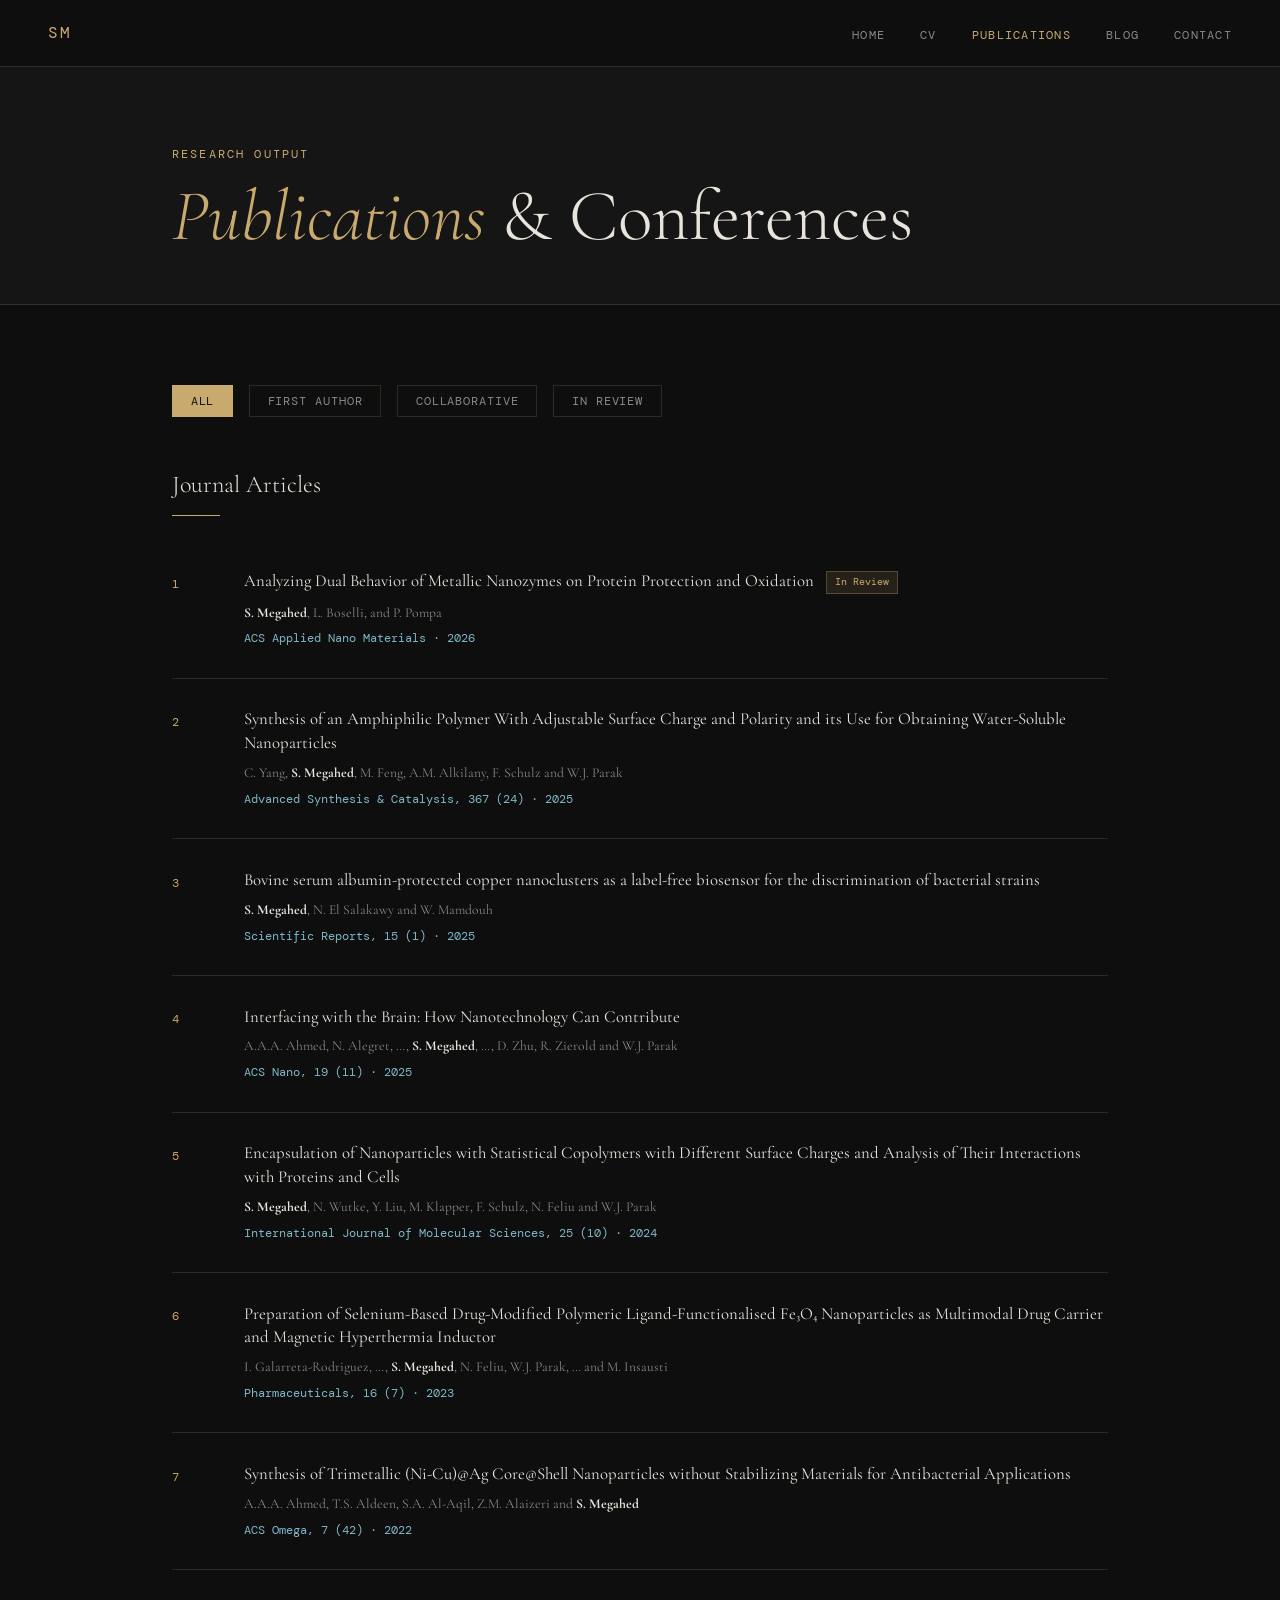
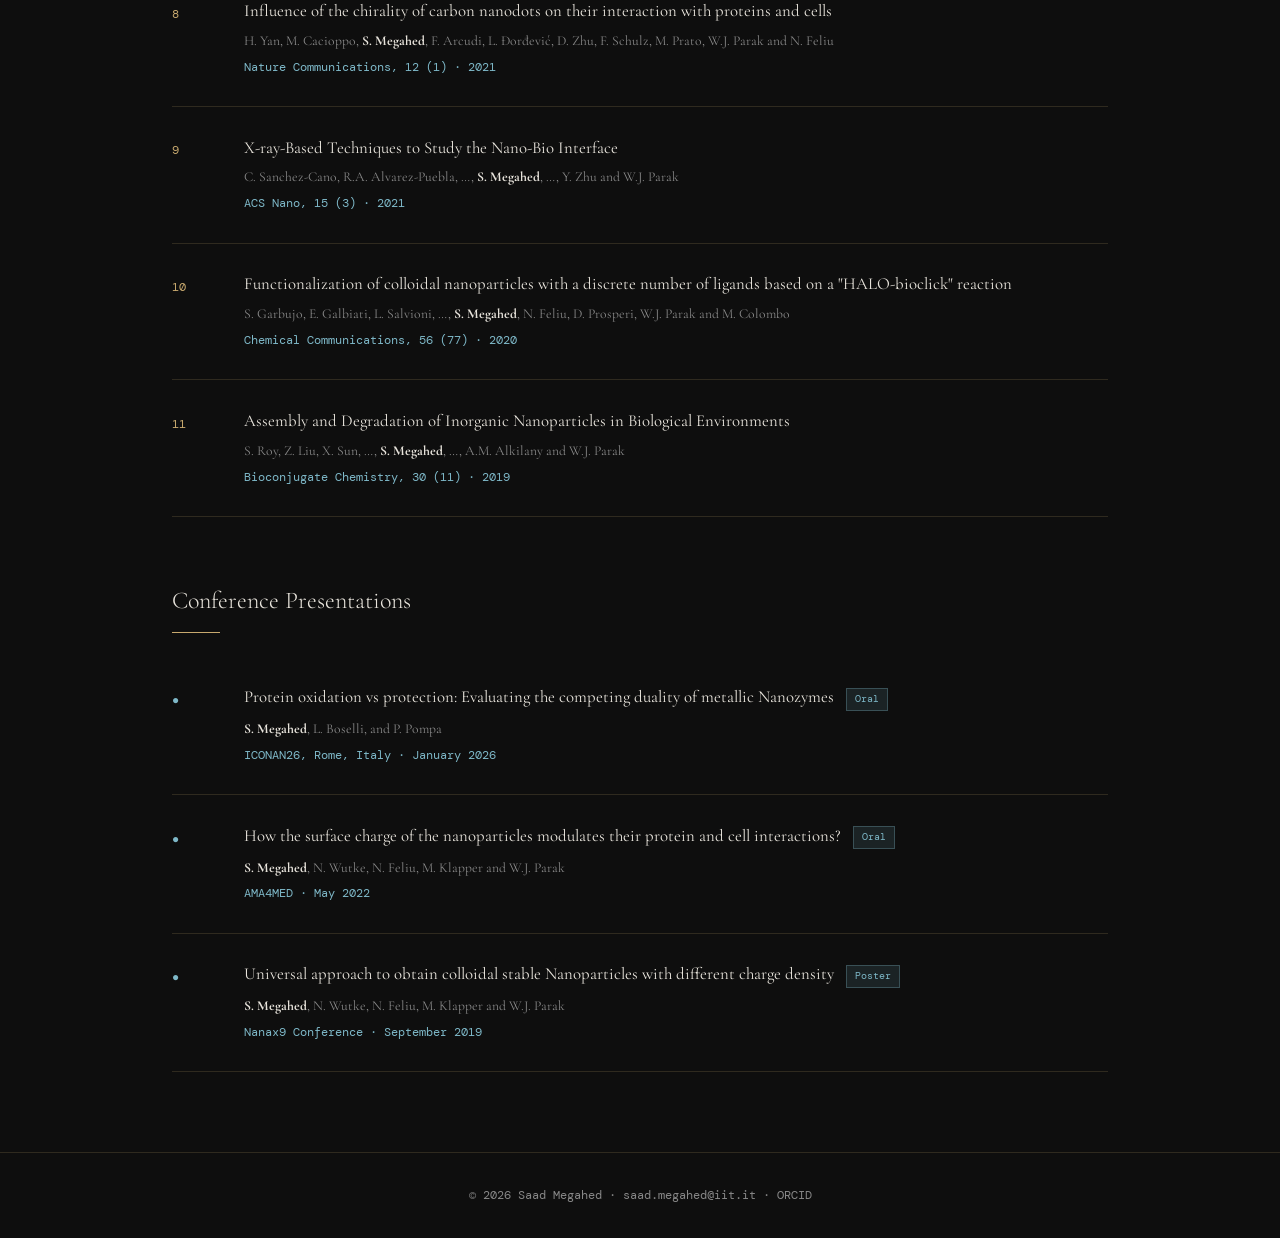
==== publications.html @ 0a5c2fe9 "Add files via upload" ====
<!DOCTYPE html>
<html lang="en">
<head>
  <meta charset="UTF-8" />
  <meta name="viewport" content="width=device-width, initial-scale=1.0"/>
  <title>Publications — Saad Megahed</title>
  <link rel="stylesheet" href="style.css" />
  <link href="https://fonts.googleapis.com/css2?family=Cormorant+Garamond:ital,wght@0,300;0,400;0,600;1,300;1,400&family=DM+Mono:wght@300;400;500&display=swap" rel="stylesheet"/>
</head>
<body>
  <nav class="navbar">
    <div class="nav-logo">SM</div>
    <ul class="nav-links">
      <li><a href="index.html">Home</a></li>
      <li><a href="cv.html">CV</a></li>
      <li><a href="publications.html" class="active">Publications</a></li>
      <li><a href="blog.html">Blog</a></li>
      <li><a href="contact.html">Contact</a></li>
    </ul>
    <div class="hamburger" onclick="toggleMenu()">&#9776;</div>
  </nav>

  <div class="page-header">
    <div class="container">
      <p class="hero-label">Research Output</p>
      <h1><em>Publications</em> & Conferences</h1>
    </div>
  </div>

  <div class="pub-section">
    <div class="container">

      <div class="pub-filter">
        <button class="filter-btn active" onclick="filter('all', this)">All</button>
        <button class="filter-btn" onclick="filter('first', this)">First Author</button>
        <button class="filter-btn" onclick="filter('collab', this)">Collaborative</button>
        <button class="filter-btn" onclick="filter('inreview', this)">In Review</button>
      </div>

      <!-- JOURNAL ARTICLES -->
      <h2 class="section-title" style="font-size:1.5rem; margin-bottom:1.5rem;">Journal Articles</h2>

      <div class="pub-item" data-type="first inreview">
        <div class="pub-num">1</div>
        <div>
          <div class="pub-title">Analyzing Dual Behavior of Metallic Nanozymes on Protein Protection and Oxidation <span class="pub-badge">In Review</span></div>
          <div class="pub-authors"><strong>S. Megahed</strong>, L. Boselli, and P. Pompa</div>
          <div class="pub-journal">ACS Applied Nano Materials · 2026</div>
        </div>
      </div>

      <div class="pub-item" data-type="collab">
        <div class="pub-num">2</div>
        <div>
          <div class="pub-title">Synthesis of an Amphiphilic Polymer With Adjustable Surface Charge and Polarity and its Use for Obtaining Water-Soluble Nanoparticles</div>
          <div class="pub-authors">C. Yang, <strong>S. Megahed</strong>, M. Feng, A.M. Alkilany, F. Schulz and W.J. Parak</div>
          <div class="pub-journal">Advanced Synthesis & Catalysis, 367 (24) · 2025</div>
        </div>
      </div>

      <div class="pub-item" data-type="first">
        <div class="pub-num">3</div>
        <div>
          <div class="pub-title">Bovine serum albumin-protected copper nanoclusters as a label-free biosensor for the discrimination of bacterial strains</div>
          <div class="pub-authors"><strong>S. Megahed</strong>, N. El Salakawy and W. Mamdouh</div>
          <div class="pub-journal">Scientific Reports, 15 (1) · 2025</div>
        </div>
      </div>

      <div class="pub-item" data-type="collab">
        <div class="pub-num">4</div>
        <div>
          <div class="pub-title">Interfacing with the Brain: How Nanotechnology Can Contribute</div>
          <div class="pub-authors">A.A.A. Ahmed, N. Alegret, …, <strong>S. Megahed</strong>, …, D. Zhu, R. Zierold and W.J. Parak</div>
          <div class="pub-journal">ACS Nano, 19 (11) · 2025</div>
        </div>
      </div>

      <div class="pub-item" data-type="first">
        <div class="pub-num">5</div>
        <div>
          <div class="pub-title">Encapsulation of Nanoparticles with Statistical Copolymers with Different Surface Charges and Analysis of Their Interactions with Proteins and Cells</div>
          <div class="pub-authors"><strong>S. Megahed</strong>, N. Wutke, Y. Liu, M. Klapper, F. Schulz, N. Feliu and W.J. Parak</div>
          <div class="pub-journal">International Journal of Molecular Sciences, 25 (10) · 2024</div>
        </div>
      </div>

      <div class="pub-item" data-type="collab">
        <div class="pub-num">6</div>
        <div>
          <div class="pub-title">Preparation of Selenium-Based Drug-Modified Polymeric Ligand-Functionalised Fe₃O₄ Nanoparticles as Multimodal Drug Carrier and Magnetic Hyperthermia Inductor</div>
          <div class="pub-authors">I. Galarreta-Rodriguez, …, <strong>S. Megahed</strong>, N. Feliu, W.J. Parak, … and M. Insausti</div>
          <div class="pub-journal">Pharmaceuticals, 16 (7) · 2023</div>
        </div>
      </div>

      <div class="pub-item" data-type="collab">
        <div class="pub-num">7</div>
        <div>
          <div class="pub-title">Synthesis of Trimetallic (Ni-Cu)@Ag Core@Shell Nanoparticles without Stabilizing Materials for Antibacterial Applications</div>
          <div class="pub-authors">A.A.A. Ahmed, T.S. Aldeen, S.A. Al-Aqil, Z.M. Alaizeri and <strong>S. Megahed</strong></div>
          <div class="pub-journal">ACS Omega, 7 (42) · 2022</div>
        </div>
      </div>

      <div class="pub-item" data-type="collab">
        <div class="pub-num">8</div>
        <div>
          <div class="pub-title">Influence of the chirality of carbon nanodots on their interaction with proteins and cells</div>
          <div class="pub-authors">H. Yan, M. Cacioppo, <strong>S. Megahed</strong>, F. Arcudi, L. Đorđević, D. Zhu, F. Schulz, M. Prato, W.J. Parak and N. Feliu</div>
          <div class="pub-journal">Nature Communications, 12 (1) · 2021</div>
        </div>
      </div>

      <div class="pub-item" data-type="collab">
        <div class="pub-num">9</div>
        <div>
          <div class="pub-title">X-ray-Based Techniques to Study the Nano-Bio Interface</div>
          <div class="pub-authors">C. Sanchez-Cano, R.A. Alvarez-Puebla, …, <strong>S. Megahed</strong>, …, Y. Zhu and W.J. Parak</div>
          <div class="pub-journal">ACS Nano, 15 (3) · 2021</div>
        </div>
      </div>

      <div class="pub-item" data-type="collab">
        <div class="pub-num">10</div>
        <div>
          <div class="pub-title">Functionalization of colloidal nanoparticles with a discrete number of ligands based on a "HALO-bioclick" reaction</div>
          <div class="pub-authors">S. Garbujo, E. Galbiati, L. Salvioni, …, <strong>S. Megahed</strong>, N. Feliu, D. Prosperi, W.J. Parak and M. Colombo</div>
          <div class="pub-journal">Chemical Communications, 56 (77) · 2020</div>
        </div>
      </div>

      <div class="pub-item" data-type="collab">
        <div class="pub-num">11</div>
        <div>
          <div class="pub-title">Assembly and Degradation of Inorganic Nanoparticles in Biological Environments</div>
          <div class="pub-authors">S. Roy, Z. Liu, X. Sun, …, <strong>S. Megahed</strong>, …, A.M. Alkilany and W.J. Parak</div>
          <div class="pub-journal">Bioconjugate Chemistry, 30 (11) · 2019</div>
        </div>
      </div>

      <!-- CONFERENCES -->
      <h2 class="section-title" style="font-size:1.5rem; margin-top:4rem; margin-bottom:1.5rem;">Conference Presentations</h2>

      <div class="pub-item" data-type="all">
        <div class="pub-num" style="color:var(--accent2)">●</div>
        <div>
          <div class="pub-title">Protein oxidation vs protection: Evaluating the competing duality of metallic Nanozymes <span class="pub-badge" style="background:rgba(126,184,200,0.12);color:var(--accent2);border-color:rgba(126,184,200,0.3)">Oral</span></div>
          <div class="pub-authors"><strong>S. Megahed</strong>, L. Boselli, and P. Pompa</div>
          <div class="pub-journal">ICONAN26, Rome, Italy · January 2026</div>
        </div>
      </div>

      <div class="pub-item" data-type="all">
        <div class="pub-num" style="color:var(--accent2)">●</div>
        <div>
          <div class="pub-title">How the surface charge of the nanoparticles modulates their protein and cell interactions? <span class="pub-badge" style="background:rgba(126,184,200,0.12);color:var(--accent2);border-color:rgba(126,184,200,0.3)">Oral</span></div>
          <div class="pub-authors"><strong>S. Megahed</strong>, N. Wutke, N. Feliu, M. Klapper and W.J. Parak</div>
          <div class="pub-journal">AMA4MED · May 2022</div>
        </div>
      </div>

      <div class="pub-item" data-type="all">
        <div class="pub-num" style="color:var(--accent2)">●</div>
        <div>
          <div class="pub-title">Universal approach to obtain colloidal stable Nanoparticles with different charge density <span class="pub-badge" style="background:rgba(126,184,200,0.12);color:var(--accent2);border-color:rgba(126,184,200,0.3)">Poster</span></div>
          <div class="pub-authors"><strong>S. Megahed</strong>, N. Wutke, N. Feliu, M. Klapper and W.J. Parak</div>
          <div class="pub-journal">Nanax9 Conference · September 2019</div>
        </div>
      </div>

    </div>
  </div>

  <footer class="footer">
    <p>© 2026 Saad Megahed · <a href="mailto:saad.megahed@iit.it">saad.megahed@iit.it</a> · <a href="https://orcid.org/0000-0001-8556-5710" target="_blank">ORCID</a></p>
  </footer>

  <script>
    function toggleMenu() { document.querySelector('.nav-links').classList.toggle('open'); }
    function filter(type, btn) {
      document.querySelectorAll('.filter-btn').forEach(b => b.classList.remove('active'));
      btn.classList.add('active');
      document.querySelectorAll('.pub-item[data-type]').forEach(item => {
        if (type === 'all') { item.style.display = 'grid'; return; }
        item.style.display = item.dataset.type.includes(type) ? 'grid' : 'none';
      });
    }
  </script>
</body>
</html>
---- style.css ----
/* =============================================
   GLOBAL STYLES — Saad Megahed Portfolio
   ============================================= */

:root {
  --bg: #0e0e0e;
  --bg2: #151515;
  --bg3: #1c1c1c;
  --text: #e8e4dc;
  --text-muted: #888;
  --accent: #c8a96e;
  --accent2: #7eb8c8;
  --border: rgba(200,169,110,0.18);
  --font-display: 'Cormorant Garamond', Georgia, serif;
  --font-mono: 'DM Mono', monospace;
}

*, *::before, *::after { box-sizing: border-box; margin: 0; padding: 0; }

html { scroll-behavior: smooth; }

body {
  background: var(--bg);
  color: var(--text);
  font-family: var(--font-display);
  font-size: 18px;
  line-height: 1.7;
  min-height: 100vh;
}

a { color: var(--accent); text-decoration: none; transition: opacity 0.2s; }
a:hover { opacity: 0.75; }

/* ——— NAV ——— */
.navbar {
  position: fixed; top: 0; left: 0; width: 100%; z-index: 100;
  display: flex; align-items: center; justify-content: space-between;
  padding: 1.1rem 3rem;
  background: rgba(14,14,14,0.88);
  backdrop-filter: blur(12px);
  border-bottom: 1px solid var(--border);
}
.nav-logo {
  font-family: var(--font-mono);
  font-size: 1rem;
  color: var(--accent);
  letter-spacing: 0.15em;
}
.nav-links { display: flex; gap: 2.2rem; list-style: none; }
.nav-links a {
  font-family: var(--font-mono);
  font-size: 0.78rem;
  letter-spacing: 0.1em;
  text-transform: uppercase;
  color: var(--text-muted);
  transition: color 0.2s;
}
.nav-links a:hover, .nav-links a.active { color: var(--accent); opacity: 1; }
.hamburger { display: none; cursor: pointer; font-size: 1.4rem; color: var(--text); }

/* ——— HERO ——— */
.hero {
  min-height: 100vh;
  display: flex;
  flex-direction: column;
  justify-content: center;
  padding: 8rem 3rem 4rem;
  position: relative;
  overflow: hidden;
}
.hero-bg {
  position: absolute; inset: 0; z-index: 0;
  background:
    radial-gradient(ellipse 60% 60% at 80% 30%, rgba(200,169,110,0.07) 0%, transparent 70%),
    radial-gradient(ellipse 40% 50% at 10% 80%, rgba(126,184,200,0.06) 0%, transparent 70%);
}
.hero-bg::after {
  content: '';
  position: absolute; inset: 0;
  background-image: url("data:image/svg+xml,%3Csvg width='60' height='60' viewBox='0 0 60 60' xmlns='http://www.w3.org/2000/svg'%3E%3Ccircle cx='30' cy='30' r='0.5' fill='%23c8a96e' fill-opacity='0.12'/%3E%3C/svg%3E");
  background-size: 60px 60px;
}
.hero-content { position: relative; z-index: 1; max-width: 700px; }
.hero-label {
  font-family: var(--font-mono);
  font-size: 0.75rem;
  letter-spacing: 0.18em;
  text-transform: uppercase;
  color: var(--accent);
  margin-bottom: 1.2rem;
}
.hero-name {
  font-size: clamp(3.5rem, 8vw, 7rem);
  font-weight: 300;
  line-height: 1;
  margin-bottom: 1.5rem;
  color: var(--text);
}
.hero-name em { color: var(--accent); font-style: italic; }
.hero-desc {
  font-size: 1.15rem;
  color: rgba(232,228,220,0.7);
  max-width: 520px;
  margin-bottom: 2.5rem;
}
.hero-desc strong { color: var(--text); }
.hero-links { display: flex; gap: 1rem; flex-wrap: wrap; }
.btn-primary {
  font-family: var(--font-mono);
  font-size: 0.78rem;
  letter-spacing: 0.1em;
  text-transform: uppercase;
  padding: 0.75rem 2rem;
  background: var(--accent);
  color: #0e0e0e;
  border: 1px solid var(--accent);
  transition: background 0.2s, color 0.2s;
}
.btn-primary:hover { background: transparent; color: var(--accent); opacity: 1; }
.btn-ghost {
  font-family: var(--font-mono);
  font-size: 0.78rem;
  letter-spacing: 0.1em;
  text-transform: uppercase;
  padding: 0.75rem 2rem;
  background: transparent;
  color: var(--text-muted);
  border: 1px solid var(--border);
  transition: border-color 0.2s, color 0.2s;
}
.btn-ghost:hover { border-color: var(--accent); color: var(--accent); opacity: 1; }
.hero-stats {
  display: flex; gap: 3rem; margin-top: 4rem;
  position: relative; z-index: 1;
}
.stat { display: flex; flex-direction: column; }
.stat-num {
  font-size: 2.2rem;
  font-weight: 300;
  color: var(--accent);
  line-height: 1;
}
.stat-label {
  font-family: var(--font-mono);
  font-size: 0.68rem;
  letter-spacing: 0.1em;
  text-transform: uppercase;
  color: var(--text-muted);
  margin-top: 0.3rem;
}

/* ——— SECTIONS ——— */
.container { max-width: 1000px; margin: 0 auto; padding: 0 2rem; }
.section-title {
  font-size: clamp(2rem, 4vw, 2.8rem);
  font-weight: 300;
  color: var(--text);
  margin-bottom: 2.5rem;
  position: relative;
}
.section-title::after {
  content: '';
  display: block;
  width: 3rem;
  height: 1px;
  background: var(--accent);
  margin-top: 0.6rem;
}

.section-about { padding: 6rem 0; }
.about-grid { display: grid; grid-template-columns: 1fr 1fr; gap: 4rem; align-items: start; }
.about-text p { color: rgba(232,228,220,0.75); margin-bottom: 1rem; }
.about-text em { color: var(--accent); font-style: italic; }
.about-text strong { color: var(--text); }
.about-cards { display: flex; flex-direction: column; gap: 1.2rem; }
.card {
  padding: 1.5rem;
  border: 1px solid var(--border);
  background: var(--bg2);
  transition: border-color 0.2s, transform 0.2s;
}
.card:hover { border-color: var(--accent); transform: translateX(4px); }
.card-icon { font-size: 1.4rem; color: var(--accent); display: block; margin-bottom: 0.5rem; }
.card h3 { font-size: 1.1rem; font-weight: 400; margin-bottom: 0.3rem; }
.card p { font-size: 0.88rem; color: var(--text-muted); }

.section-highlights { padding: 4rem 0 6rem; }
.highlights-list { display: flex; flex-direction: column; gap: 0; }
.highlight-item {
  display: grid; grid-template-columns: 5rem 1fr;
  gap: 2rem; align-items: start;
  padding: 1.5rem 0;
  border-bottom: 1px solid var(--border);
}
.hl-year {
  font-family: var(--font-mono);
  font-size: 0.78rem;
  color: var(--accent);
  letter-spacing: 0.08em;
  padding-top: 0.25rem;
}
.hl-content h4 { font-size: 1.05rem; font-weight: 400; margin-bottom: 0.2rem; }
.hl-content p { font-size: 0.9rem; color: var(--text-muted); }

/* ——— PAGE HEADER ——— */
.page-header {
  padding: 9rem 3rem 3rem;
  border-bottom: 1px solid var(--border);
  background: var(--bg2);
}
.page-header .hero-label { margin-bottom: 0.8rem; }
.page-header h1 {
  font-size: clamp(2.5rem, 6vw, 4.5rem);
  font-weight: 300;
  line-height: 1.1;
}
.page-header h1 em { color: var(--accent); font-style: italic; }

/* ——— CV PAGE ——— */
.cv-section { padding: 5rem 0; }
.cv-block { margin-bottom: 3.5rem; }
.cv-block-title {
  font-family: var(--font-mono);
  font-size: 0.72rem;
  letter-spacing: 0.2em;
  text-transform: uppercase;
  color: var(--accent);
  margin-bottom: 1.5rem;
  padding-bottom: 0.5rem;
  border-bottom: 1px solid var(--border);
}
.cv-entry {
  display: grid; grid-template-columns: 160px 1fr;
  gap: 1.5rem; padding: 1.2rem 0;
  border-bottom: 1px solid rgba(200,169,110,0.07);
}
.cv-date {
  font-family: var(--font-mono);
  font-size: 0.75rem;
  color: var(--text-muted);
  padding-top: 0.2rem;
  line-height: 1.5;
}
.cv-details h3 { font-size: 1.05rem; font-weight: 400; margin-bottom: 0.25rem; }
.cv-details h3 em { color: var(--accent); font-style: italic; font-weight: 300; }
.cv-details .cv-sub {
  font-size: 0.88rem; color: var(--text-muted); margin-bottom: 0.5rem;
}
.cv-details ul { padding-left: 1.2rem; }
.cv-details ul li {
  font-size: 0.88rem; color: rgba(232,228,220,0.65);
  margin-bottom: 0.25rem;
}
.skills-grid { display: flex; flex-wrap: wrap; gap: 0.6rem; margin-top: 0.5rem; }
.skill-tag {
  font-family: var(--font-mono);
  font-size: 0.72rem;
  padding: 0.3rem 0.8rem;
  border: 1px solid var(--border);
  color: var(--text-muted);
  letter-spacing: 0.05em;
}
.award-item {
  display: flex; align-items: baseline; gap: 1rem;
  padding: 0.8rem 0; border-bottom: 1px solid rgba(200,169,110,0.07);
}
.award-year {
  font-family: var(--font-mono); font-size: 0.72rem;
  color: var(--accent); min-width: 3rem;
}

/* ——— PUBLICATIONS PAGE ——— */
.pub-section { padding: 5rem 0; }
.pub-filter {
  display: flex; gap: 1rem; flex-wrap: wrap; margin-bottom: 3rem;
}
.filter-btn {
  font-family: var(--font-mono);
  font-size: 0.72rem;
  letter-spacing: 0.08em;
  text-transform: uppercase;
  padding: 0.45rem 1.1rem;
  background: transparent;
  color: var(--text-muted);
  border: 1px solid var(--border);
  cursor: pointer;
  transition: all 0.2s;
}
.filter-btn:hover, .filter-btn.active { background: var(--accent); color: #0e0e0e; border-color: var(--accent); }
.pub-item {
  padding: 1.8rem 0;
  border-bottom: 1px solid var(--border);
  display: grid; grid-template-columns: 3rem 1fr;
  gap: 1.5rem; align-items: start;
}
.pub-num {
  font-family: var(--font-mono);
  font-size: 0.75rem;
  color: var(--accent);
  padding-top: 0.3rem;
}
.pub-title {
  font-size: 1.05rem; font-weight: 400; margin-bottom: 0.4rem; line-height: 1.4;
}
.pub-authors {
  font-size: 0.85rem; color: var(--text-muted); margin-bottom: 0.3rem;
}
.pub-authors strong { color: var(--text); }
.pub-journal {
  font-family: var(--font-mono);
  font-size: 0.75rem;
  color: var(--accent2);
}
.pub-badge {
  display: inline-block;
  font-family: var(--font-mono);
  font-size: 0.65rem;
  padding: 0.2rem 0.5rem;
  background: rgba(200,169,110,0.12);
  color: var(--accent);
  border: 1px solid rgba(200,169,110,0.3);
  margin-left: 0.5rem;
  vertical-align: middle;
}

/* ——— BLOG PAGE ——— */
.blog-section { padding: 5rem 0; }
.blog-grid { display: grid; grid-template-columns: repeat(auto-fill, minmax(280px, 1fr)); gap: 2rem; }
.blog-card {
  border: 1px solid var(--border);
  background: var(--bg2);
  padding: 2rem;
  transition: border-color 0.2s, transform 0.2s;
}
.blog-card:hover { border-color: var(--accent); transform: translateY(-3px); }
.blog-tag {
  font-family: var(--font-mono);
  font-size: 0.68rem;
  letter-spacing: 0.1em;
  text-transform: uppercase;
  color: var(--accent);
  margin-bottom: 0.8rem;
}
.blog-card h3 { font-size: 1.2rem; font-weight: 400; margin-bottom: 0.6rem; line-height: 1.3; }
.blog-card p { font-size: 0.9rem; color: var(--text-muted); margin-bottom: 1.2rem; }
.blog-link {
  font-family: var(--font-mono);
  font-size: 0.72rem;
  letter-spacing: 0.08em;
  text-transform: uppercase;
  color: var(--accent2);
}
.blog-note {
  margin-top: 3rem;
  padding: 2rem;
  border: 1px solid var(--border);
  background: var(--bg3);
  font-size: 0.95rem;
  color: var(--text-muted);
}
.blog-note a { color: var(--accent); }

/* ——— CONTACT PAGE ——— */
.contact-section { padding: 5rem 0; }
.contact-grid { display: grid; grid-template-columns: 1fr 1fr; gap: 5rem; align-items: start; }
.contact-info h2 { font-size: 1.8rem; font-weight: 300; margin-bottom: 1.5rem; }
.contact-info p { color: var(--text-muted); margin-bottom: 2rem; font-size: 0.95rem; }
.contact-list { display: flex; flex-direction: column; gap: 1.2rem; }
.contact-row { display: flex; flex-direction: column; gap: 0.2rem; }
.contact-row .clabel {
  font-family: var(--font-mono);
  font-size: 0.68rem;
  letter-spacing: 0.12em;
  text-transform: uppercase;
  color: var(--text-muted);
}
.contact-row a, .contact-row span {
  font-size: 1rem; color: var(--text);
}
.contact-row a:hover { color: var(--accent); opacity: 1; }
.contact-form { display: flex; flex-direction: column; gap: 1.2rem; }
.form-group { display: flex; flex-direction: column; gap: 0.4rem; }
.form-group label {
  font-family: var(--font-mono);
  font-size: 0.72rem;
  letter-spacing: 0.1em;
  text-transform: uppercase;
  color: var(--text-muted);
}
.form-group input, .form-group textarea {
  background: var(--bg2);
  border: 1px solid var(--border);
  color: var(--text);
  font-family: var(--font-display);
  font-size: 1rem;
  padding: 0.75rem 1rem;
  outline: none;
  resize: vertical;
  transition: border-color 0.2s;
}
.form-group input:focus, .form-group textarea:focus { border-color: var(--accent); }
.form-group textarea { min-height: 140px; }
.refs-grid { display: grid; grid-template-columns: repeat(auto-fill, minmax(260px, 1fr)); gap: 1.5rem; margin-top: 1.5rem; }
.ref-card {
  border: 1px solid var(--border); background: var(--bg2); padding: 1.5rem;
}
.ref-card h4 { font-size: 1rem; font-weight: 400; margin-bottom: 0.3rem; }
.ref-card .ref-role { font-size: 0.83rem; color: var(--text-muted); margin-bottom: 0.6rem; }
.ref-card a { font-family: var(--font-mono); font-size: 0.75rem; color: var(--accent2); }

/* ——— FOOTER ——— */
.footer {
  padding: 2rem 3rem;
  border-top: 1px solid var(--border);
  text-align: center;
  font-family: var(--font-mono);
  font-size: 0.75rem;
  color: var(--text-muted);
}
.footer a { color: var(--text-muted); }
.footer a:hover { color: var(--accent); opacity: 1; }

/* ——— RESPONSIVE ——— */
@media (max-width: 768px) {
  .navbar { padding: 1rem 1.5rem; }
  .nav-links { display: none; flex-direction: column; position: absolute; top: 100%; left: 0; width: 100%; background: var(--bg); padding: 1rem 1.5rem 2rem; border-bottom: 1px solid var(--border); }
  .nav-links.open { display: flex; }
  .hamburger { display: block; }
  .hero { padding: 7rem 1.5rem 3rem; }
  .hero-stats { gap: 2rem; }
  .about-grid, .contact-grid { grid-template-columns: 1fr; gap: 2.5rem; }
  .cv-entry { grid-template-columns: 1fr; gap: 0.3rem; }
  .cv-date { font-size: 0.7rem; }
  .pub-item { grid-template-columns: 2rem 1fr; gap: 1rem; }
  .highlight-item { grid-template-columns: 4rem 1fr; gap: 1rem; }
  .container { padding: 0 1.5rem; }
  .page-header { padding: 7rem 1.5rem 2.5rem; }
}
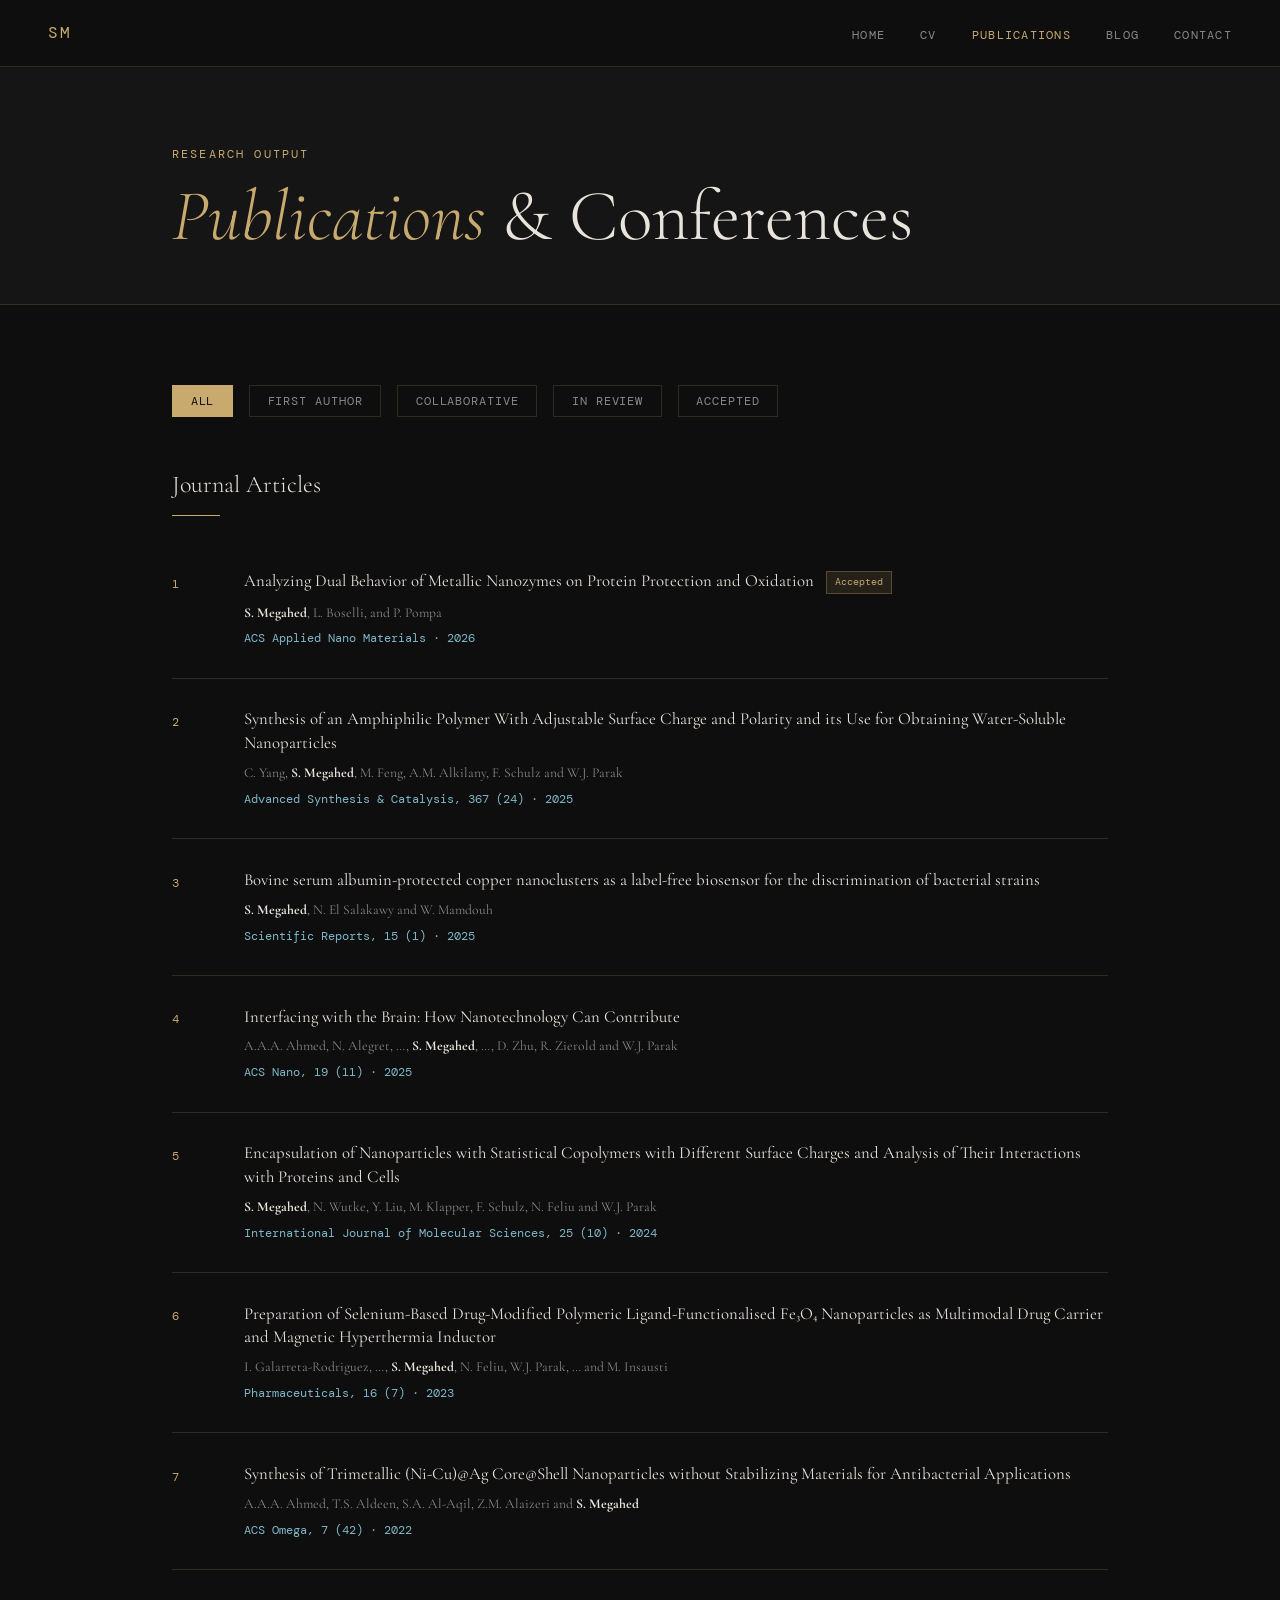
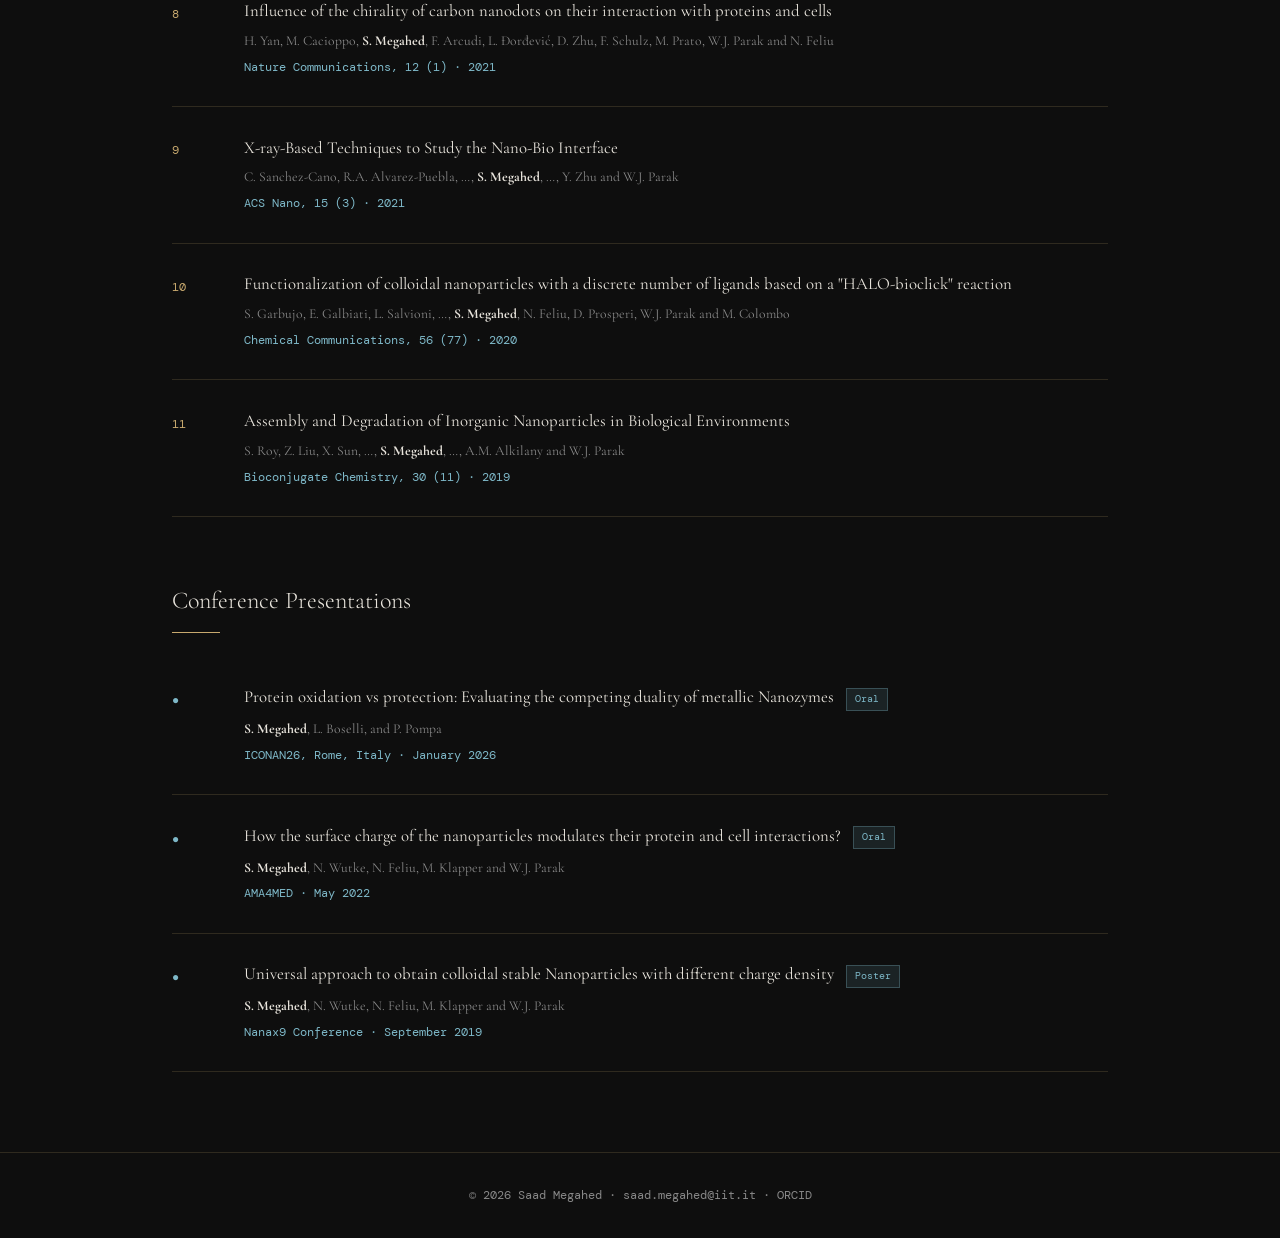
==== commit c28c3e78: "Update publications.html update publications page and add the accepted button" ====
--- a/publications.html
+++ b/publications.html
@@ -35,6 +35,7 @@
         <button class="filter-btn" onclick="filter('first', this)">First Author</button>
         <button class="filter-btn" onclick="filter('collab', this)">Collaborative</button>
         <button class="filter-btn" onclick="filter('inreview', this)">In Review</button>
+        <button class="filter-btn" onclick="filter('Accepted', this)">Accepted</button>
       </div>
 
       <!-- JOURNAL ARTICLES -->
@@ -43,7 +44,7 @@
       <div class="pub-item" data-type="first inreview">
         <div class="pub-num">1</div>
         <div>
-          <div class="pub-title">Analyzing Dual Behavior of Metallic Nanozymes on Protein Protection and Oxidation <span class="pub-badge">In Review</span></div>
+          <div class="pub-title">Analyzing Dual Behavior of Metallic Nanozymes on Protein Protection and Oxidation <span class="pub-badge">Accepted</span></div>
           <div class="pub-authors"><strong>S. Megahed</strong>, L. Boselli, and P. Pompa</div>
           <div class="pub-journal">ACS Applied Nano Materials · 2026</div>
         </div>
--- a/style.css
+++ b/style.css
@@ -105,6 +105,62 @@
 }
 .hero-desc strong { color: var(--text); }
 .hero-links { display: flex; gap: 1rem; flex-wrap: wrap; }
+/* ——— HERO PHOTO ——— */
+.hero-inner {
+  display: flex;
+  align-items: center;
+  justify-content: space-between;
+  gap: 4rem;
+  position: relative;
+  z-index: 1;
+  max-width: 1000px;
+}
+
+.hero-photo-wrap {
+  flex-shrink: 0;
+  position: relative;
+}
+
+.hero-photo-wrap::before {
+  content: '';
+  position: absolute;
+  inset: -8px;
+  border: 1px solid var(--accent);
+  opacity: 0.35;
+  pointer-events: none;
+}
+
+.hero-photo-wrap::after {
+  content: '';
+  position: absolute;
+  bottom: -12px;
+  right: -12px;
+  width: 100%;
+  height: 100%;
+  border: 1px solid var(--accent2);
+  opacity: 0.2;
+  pointer-events: none;
+}
+
+.hero-photo {
+  width: 300px;
+  height: 360px;
+  object-fit: cover;
+  object-position: center top;
+  display: block;
+  filter: grayscale(20%) contrast(1.05);
+}
+
+@media (max-width: 768px) {
+  .hero-inner {
+    flex-direction: column-reverse;
+    gap: 2rem;
+  }
+  .hero-photo {
+    width: 280px;
+    height: 340px;
+  }
+}
 .btn-primary {
   font-family: var(--font-mono);
   font-size: 0.78rem;
